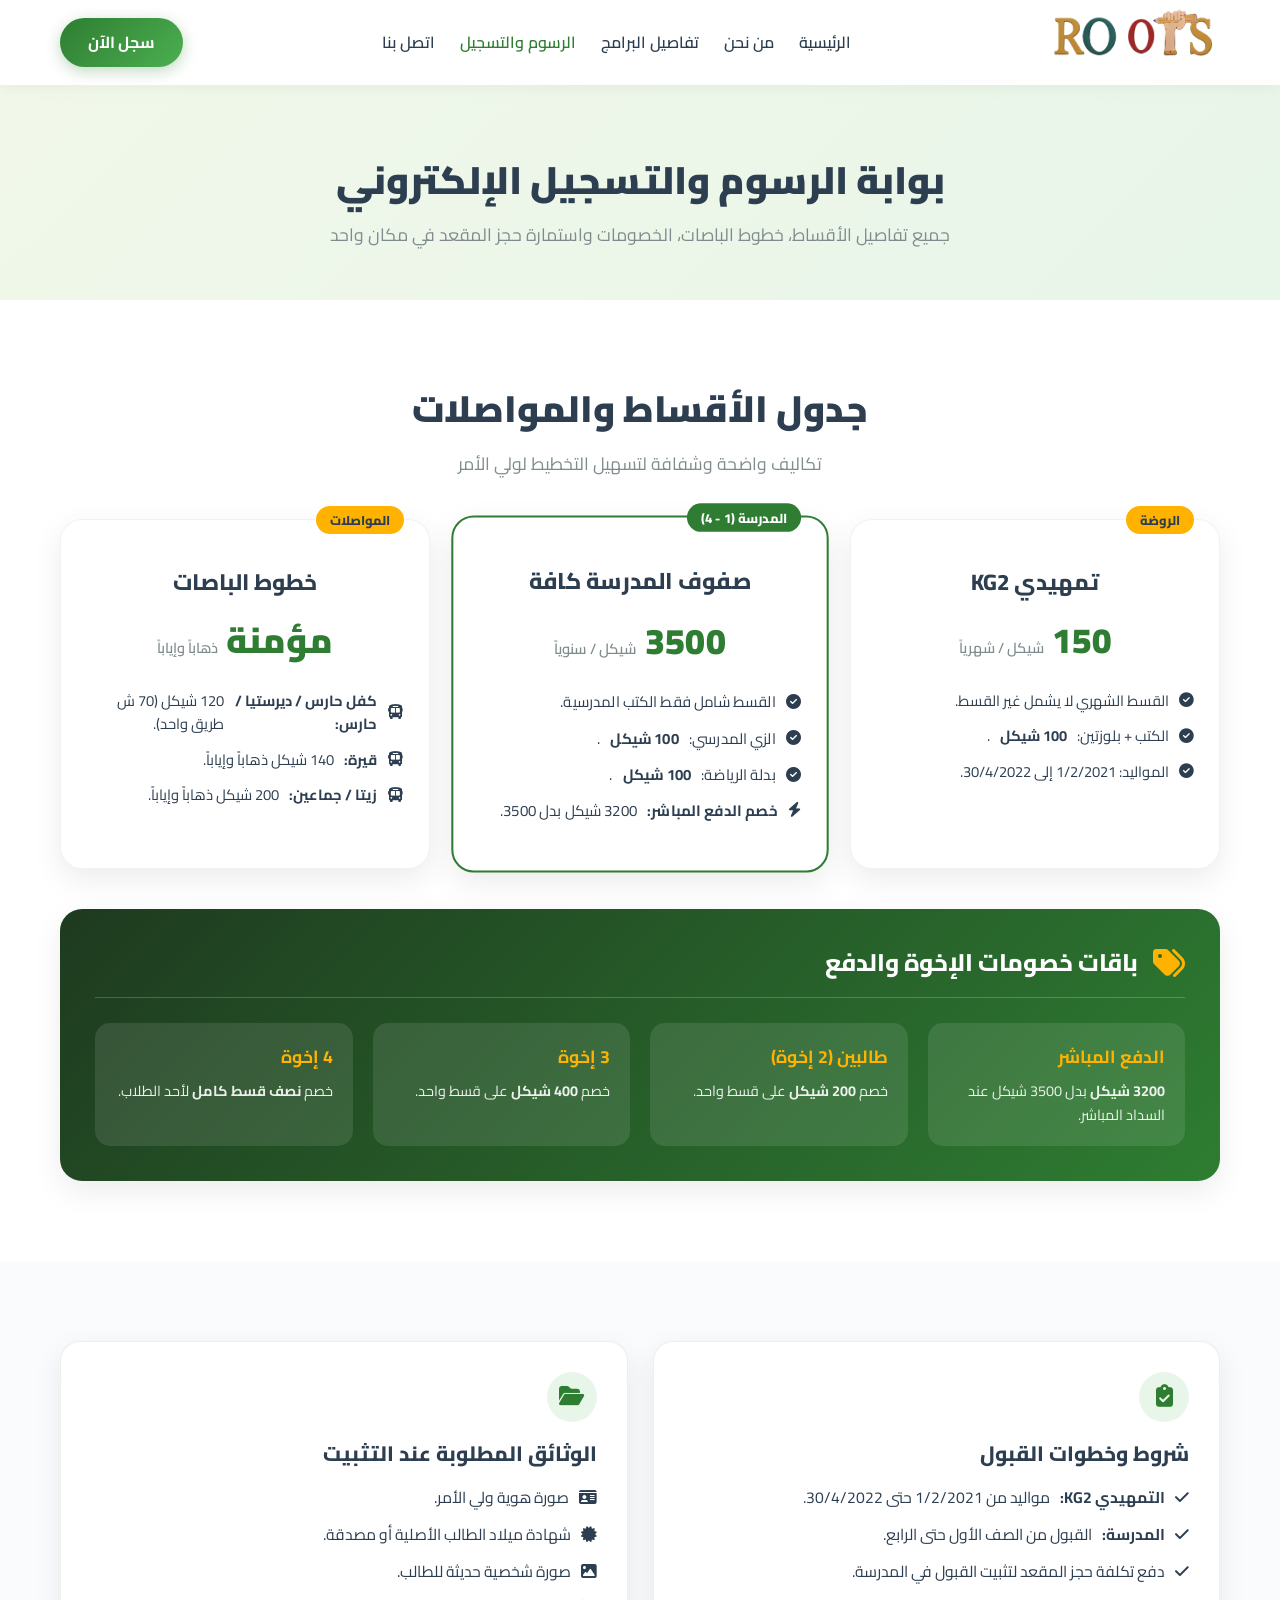
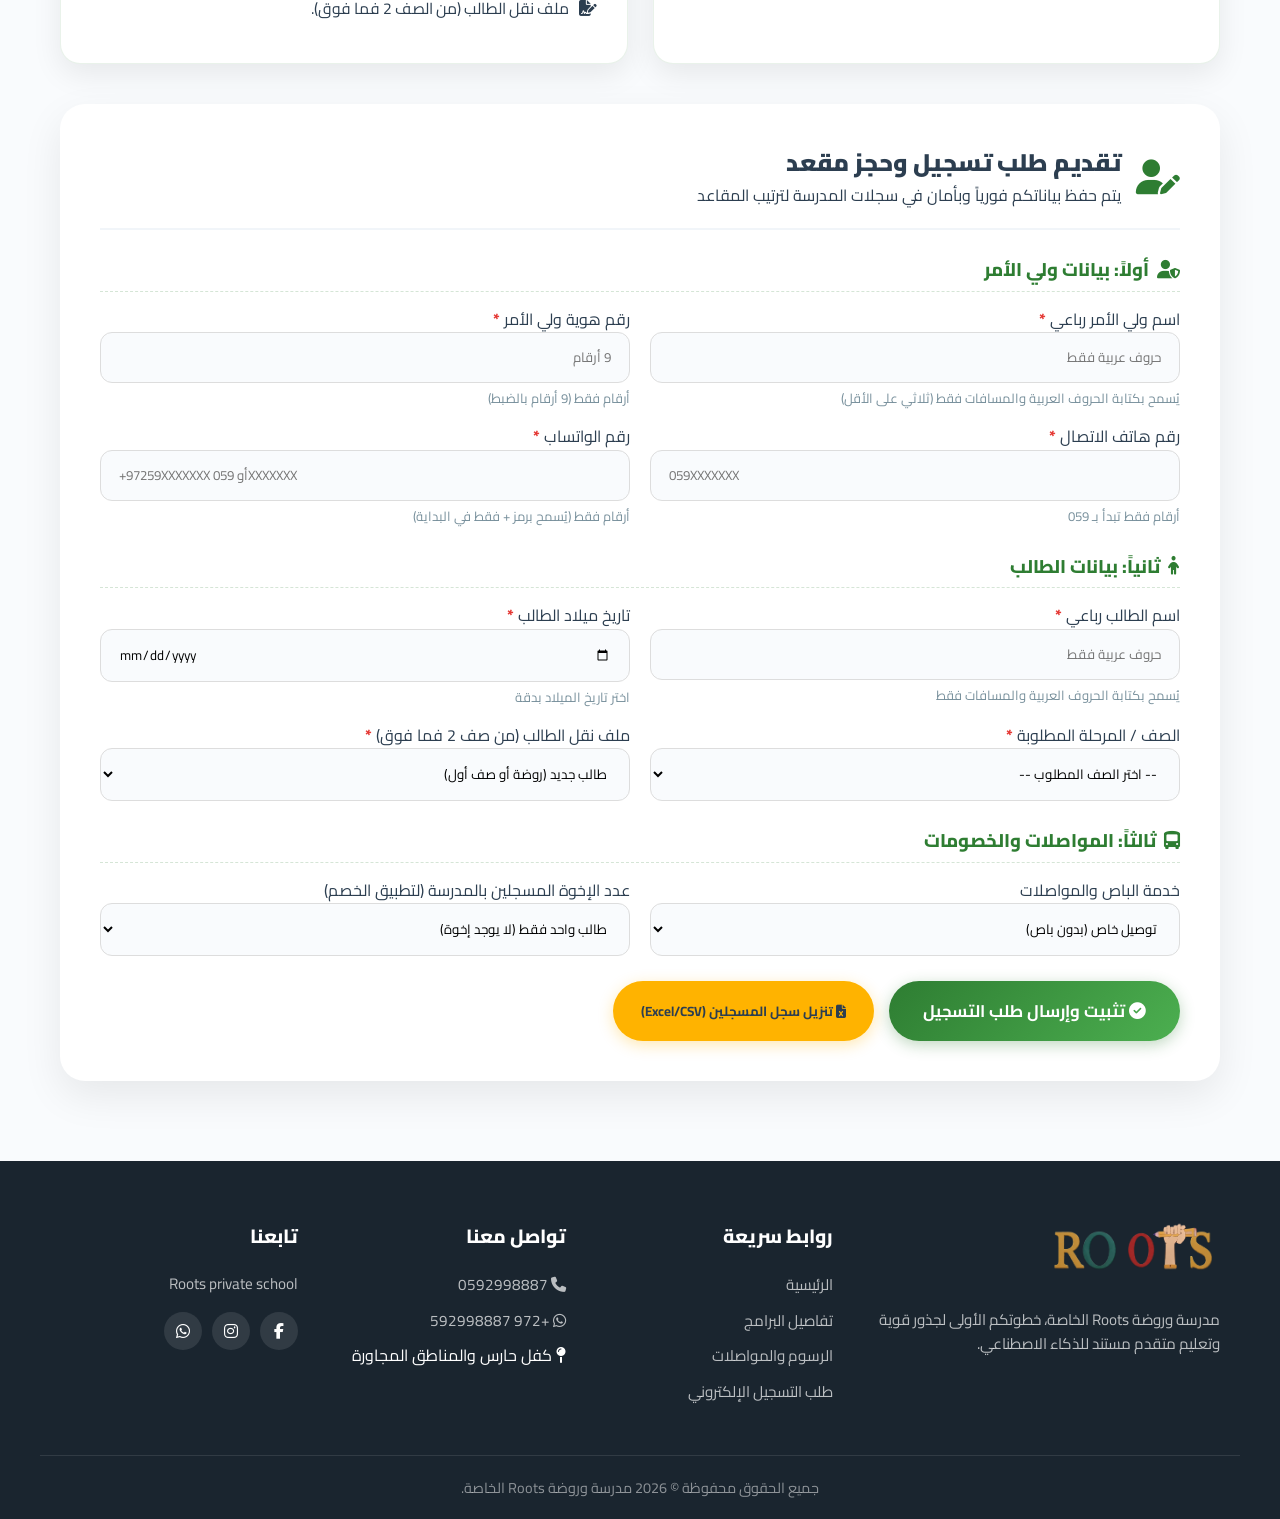
==== admission.html @ 335beb4b "Add files via upload" ====
<!DOCTYPE html>
<html lang="ar" dir="rtl">

<head>
    <meta charset="UTF-8">
    <meta name="viewport" content="width=device-width, initial-scale=1.0">
    <title>الرسوم والتسجيل والقبول - مدرسة وروضة Roots</title>
    <!-- Font Awesome -->
    <link rel="stylesheet" href="https://cdnjs.cloudflare.com/ajax/libs/font-awesome/6.4.0/css/all.min.css">
    <!-- Google Fonts -->
    <link href="https://fonts.googleapis.com/css2?family=Cairo:wght@400;600;700;800;900&display=swap" rel="stylesheet">
    <link rel="icon" type="image/png" href="Tap img.png">
    <link rel="stylesheet" href="common.css">
    <link rel="stylesheet" href="admission.css">
</head>

<body>

    <!-- شريط التنقل العلوي -->
    <header class="navbar" id="navbar">
        <div class="container nav-container">
            <a href="index.html" class="logo-link">
                <div class="logo-wrapper">
                    <img src="roots logo.png" alt="Roots Logo" class="logo-img">
                </div>
            </a>
            <nav class="nav-menu" id="navMenu">
                <a href="index.html" class="nav-link">الرئيسية</a>
                <a href="index.html#about" class="nav-link">من نحن</a>
                <a href="program-details.html" class="nav-link">تفاصيل البرامج</a>
                <a href="admission.html" class="nav-link active">الرسوم والتسجيل</a>
                <a href="index.html#contact" class="nav-link">اتصل بنا</a>
            </nav>
            <div class="nav-actions">
                <a href="#registrationForm" class="btn-primary contact-btn">سجل الآن</a>
                <button class="mobile-toggle" id="mobileToggle" aria-label="القائمة">
                    <i class="fa-solid fa-bars"></i>
                </button>
            </div>
        </div>
    </header>

    <section class="page-header">
        <div class="container text-center">
            <h1>بوابة الرسوم والتسجيل الإلكتروني</h1>
            <p>جميع تفاصيل الأقساط، خطوط الباصات، الخصومات واستمارة حجز المقعد في مكان واحد</p>
        </div>
    </section>

    <!-- الرسوم والمواصلات -->
    <section class="fees-section section-padding" id="fees">
        <div class="container">
            <div class="section-header text-center">
                <h2>جدول الأقساط والمواصلات</h2>
                <p>تكاليف واضحة وشفافة لتسهيل التخطيط لولي الأمر</p>
            </div>

            <div class="fees-grid">
                <div class="fee-card">
                    <div class="fee-badge">الروضة</div>
                    <h3>تمهيدي KG2</h3>
                    <div class="fee-price">150 <span>شيكل / شهرياً</span></div>
                    <ul class="fee-list">
                        <li><i class="fa-solid fa-circle-check text-green"></i> القسط الشهري لا يشمل غير القسط.</li>
                        <li><i class="fa-solid fa-circle-check text-green"></i> الكتب + بلوزتين: <strong>100
                                شيكل</strong>.</li>
                        <li><i class="fa-solid fa-circle-check text-green"></i> المواليد: 1/2/2021 إلى 30/4/2022.</li>
                    </ul>
                </div>

                <div class="fee-card featured-card">
                    <div class="fee-badge popular">المدرسة (1 - 4)</div>
                    <h3>صفوف المدرسة كافة</h3>
                    <div class="fee-price">3500 <span>شيكل / سنوياً</span></div>
                    <ul class="fee-list">
                        <li><i class="fa-solid fa-circle-check text-green"></i> القسط شامل فقط الكتب المدرسية.</li>
                        <li><i class="fa-solid fa-circle-check text-green"></i> الزي المدرسي: <strong>100 شيكل</strong>.
                        </li>
                        <li><i class="fa-solid fa-circle-check text-green"></i> بدلة الرياضة: <strong>100 شيكل</strong>.
                        </li>
                        <li><i class="fa-solid fa-bolt text-yellow"></i> <strong>خصم الدفع المباشر:</strong> 3200 شيكل
                            بدل 3500.</li>
                    </ul>
                </div>

                <div class="fee-card">
                    <div class="fee-badge">المواصلات</div>
                    <h3>خطوط الباصات</h3>
                    <div class="fee-price">مؤمنة <span>ذهاباً وإياباً</span></div>
                    <ul class="fee-list">
                        <li><i class="fa-solid fa-bus text-green"></i> <strong>كفل حارس / ديرستيا / حارس:</strong> 120
                            شيكل (70 ش طريق واحد).</li>
                        <li><i class="fa-solid fa-bus text-green"></i> <strong>قيرة:</strong> 140 شيكل ذهاباً وإياباً.
                        </li>
                        <li><i class="fa-solid fa-bus text-green"></i> <strong>زيتا / جماعين:</strong> 200 شيكل ذهاباً
                            وإياباً.</li>
                    </ul>
                </div>
            </div>

            <!-- باقات الخصومات -->
            <div class="discount-box">
                <div class="discount-header">
                    <i class="fa-solid fa-tags"></i>
                    <h3>باقات خصومات الإخوة والدفع</h3>
                </div>
                <div class="discount-items-grid">
                    <div class="disc-item">
                        <h4>الدفع المباشر</h4>
                        <p><strong>3200 شيكل</strong> بدل 3500 شيكل عند السداد المباشر.</p>
                    </div>
                    <div class="disc-item">
                        <h4>طالبين (2 إخوة)</h4>
                        <p>خصم <strong>200 شيكل</strong> على قسط واحد.</p>
                    </div>
                    <div class="disc-item">
                        <h4>3 إخوة</h4>
                        <p>خصم <strong>400 شيكل</strong> على قسط واحد.</p>
                    </div>
                    <div class="disc-item">
                        <h4>4 إخوة</h4>
                        <p>خصم <strong>نصف قسط كامل</strong> لأحد الطلاب.</p>
                    </div>
                </div>
            </div>
        </div>
    </section>

    <!-- شروط واستمارة التسجيل -->
    <section class="admission section-padding bg-light" id="admission">
        <div class="container">
            <div class="admission-info-grid">
                <div class="admission-card">
                    <div class="card-icon"><i class="fa-solid fa-clipboard-check"></i></div>
                    <h3>شروط وخطوات القبول</h3>
                    <ul>
                        <li><i class="fa-solid fa-check text-green"></i> <strong>التمهيدي KG2:</strong> مواليد من
                            1/2/2021 حتى 30/4/2022.</li>
                        <li><i class="fa-solid fa-check text-green"></i> <strong>المدرسة:</strong> القبول من الصف الأول
                            حتى الرابع.</li>
                        <li><i class="fa-solid fa-check text-green"></i> دفع تكلفة حجز المقعد لتثبيت القبول في المدرسة.
                        </li>
                    </ul>
                </div>

                <div class="admission-card">
                    <div class="card-icon"><i class="fa-solid fa-folder-open"></i></div>
                    <h3>الوثائق المطلوبة عند التثبيت</h3>
                    <ul>
                        <li><i class="fa-solid fa-id-card text-green"></i> صورة هوية ولي الأمر.</li>
                        <li><i class="fa-solid fa-certificate text-green"></i> شهادة ميلاد الطالب الأصلية أو مصدقة.</li>
                        <li><i class="fa-solid fa-image text-green"></i> صورة شخصية حديثة للطالب.</li>
                        <li><i class="fa-solid fa-file-signature text-green"></i> ملف نقل الطالب (من الصف 2 فما فوق).
                        </li>
                    </ul>
                </div>
            </div>

            <!-- استمارة التسجيل الإلكتروني -->
            <div class="registration-form-wrap">
                <div class="form-title-head">
                    <i class="fa-solid fa-user-pen"></i>
                    <div>
                        <h3>تقديم طلب تسجيل وحجز مقعد</h3>
                        <p>يتم حفظ بياناتكم فورياً وبأمان في سجلات المدرسة لترتيب المقاعد</p>
                    </div>
                </div>

                <form id="registrationForm" class="styled-registration-form" novalidate>
                    <!-- بيانات ولي الأمر -->
                    <div class="form-section-title">
                        <i class="fa-solid fa-user-shield"></i> أولاً: بيانات ولي الأمر
                    </div>
                    <div class="form-row">
                        <div class="form-group col-md-6">
                            <label for="parentName">اسم ولي الأمر رباعي <span class="req">*</span></label>
                            <input type="text" id="parentName" required placeholder="حروف عربية فقط"
                                autocomplete="name">
                            <small class="field-hint">يُسمح بكتابة الحروف العربية والمسافات فقط (ثلاثي على
                                الأقل)</small>
                        </div>
                        <div class="form-group col-md-6">
                            <label for="parentId">رقم هوية ولي الأمر <span class="req">*</span></label>
                            <input type="text" id="parentId" required placeholder="9 أرقام" maxlength="9"
                                inputmode="numeric">
                            <small class="field-hint">أرقام فقط (9 أرقام بالضبط)</small>
                        </div>
                    </div>
                    <div class="form-row">
                        <div class="form-group col-md-6">
                            <label for="parentPhone">رقم هاتف الاتصال <span class="req">*</span></label>
                            <input type="tel" id="parentPhone" required placeholder="059XXXXXXX" maxlength="10"
                                inputmode="tel">
                            <small class="field-hint">أرقام فقط تبدأ بـ 059</small>
                        </div>
                        <div class="form-group col-md-6">
                            <label for="parentWhatsapp">رقم الواتساب <span class="req">*</span></label>
                            <input type="tel" id="parentWhatsapp" required placeholder="+97259XXXXXXX أو 059XXXXXXX"
                                maxlength="15" inputmode="tel">
                            <small class="field-hint">أرقام فقط (يُسمح برمز + فقط في البداية)</small>
                        </div>
                    </div>

                    <!-- بيانات الطالب -->
                    <div class="form-section-title mt-20">
                        <i class="fa-solid fa-child"></i> ثانياً: بيانات الطالب
                    </div>
                    <div class="form-row">
                        <div class="form-group col-md-6">
                            <label for="studentName">اسم الطالب رباعي <span class="req">*</span></label>
                            <input type="text" id="studentName" required placeholder="حروف عربية فقط">
                            <small class="field-hint">يُسمح بكتابة الحروف العربية والمسافات فقط</small>
                        </div>
                        <div class="form-group col-md-6">
                            <label for="studentDob">تاريخ ميلاد الطالب <span class="req">*</span></label>
                            <input type="date" id="studentDob" required>
                            <small class="field-hint" id="dobHint">اختر تاريخ الميلاد بدقة</small>
                        </div>
                    </div>
                    <div class="form-row">
                        <div class="form-group col-md-6">
                            <label for="gradeApply">الصف / المرحلة المطلوبة <span class="req">*</span></label>
                            <select id="gradeApply" required>
                                <option value="" disabled selected>-- اختر الصف المطلوب --</option>
                                <option value="تمهيدي KG2">الروضة: تمهيدي KG2 (مواليد 1/2/2021 إلى 30/4/2022)</option>
                                <option value="الصف الأول">المدرسة: الصف الأول الأساسي</option>
                                <option value="الصف الثاني">المدرسة: الصف الثاني الأساسي</option>
                                <option value="الصف الثالث">المدرسة: الصف الثالث الأساسي</option>
                                <option value="الصف الرابع">المدرسة: الصف الرابع الأساسي</option>
                            </select>
                        </div>
                        <div class="form-group col-md-6">
                            <label for="hasTransferFile">ملف نقل الطالب (من صف 2 فما فوق) <span
                                    class="req">*</span></label>
                            <select id="hasTransferFile" required>
                                <option value="طالب جديد (روضة / صف أول)">طالب جديد (روضة أو صف أول)</option>
                                <option value="متوفر وجاهز للإحضار">نعم - ملف النقل متوفر وجاهز للإحضار</option>
                                <option value="قيد الاستخراج من المدرسة السابقة">نعم - ملف النقل قيد الاستخراج حالياً
                                </option>
                            </select>
                        </div>
                    </div>

                    <!-- المواصلات والخصومات -->
                    <div class="form-section-title mt-20">
                        <i class="fa-solid fa-bus-simple"></i> ثالثاً: المواصلات والخصومات
                    </div>
                    <div class="form-row">
                        <div class="form-group col-md-6">
                            <label for="transportLocation">خدمة الباص والمواصلات</label>
                            <select id="transportLocation">
                                <option value="توصيل خاص (بدون باص)">توصيل خاص (بدون باص)</option>
                                <option value="كفل حارس / ديرستيا / حارس (120 شيكل ذهاب وإياب)">كفل حارس / ديرستيا /
                                    حارس (120 شيكل ذهاباً وإياباً)</option>
                                <option value="كفل حارس / ديرستيا / حارس (70 شيكل طريق واحد)">كفل حارس / ديرستيا / حارس
                                    (70 شيكل طريق واحد فقط)</option>
                                <option value="قيرة (140 شيكل ذهاب وإياب)">قيرة (140 شيكل ذهاباً وإياباً)</option>
                                <option value="زيتا / جماعين (200 شيكل ذهاب وإياب)">زيتا / جماعين (200 شيكل ذهاباً
                                    وإياباً)</option>
                            </select>
                        </div>
                        <div class="form-group col-md-6">
                            <label for="siblingsCount">عدد الإخوة المسجلين بالمدرسة (لتطبيق الخصم)</label>
                            <select id="siblingsCount">
                                <option value="طالب واحد فقط">طالب واحد فقط (لا يوجد إخوة)</option>
                                <option value="2 إخوة (خصم 200 ش على قسط واحد)">2 إخوة (خصم 200 ش على قسط واحد)</option>
                                <option value="3 إخوة (خصم 400 ش على قسط واحد)">3 إخوة (خصم 400 ش على قسط واحد)</option>
                                <option value="4 إخوة (خصم نصف قسط واحد)">4 إخوة (خصم نصف قسط كامل)</option>
                            </select>
                        </div>
                    </div>

                    <div class="form-actions-flex">
                        <button type="submit" class="btn-primary btn-large" id="submitRegBtn">
                            <i class="fa-solid fa-check-circle"></i> تثبيت وإرسال طلب التسجيل
                        </button>
                        <button type="button" id="exportDataBtn" class="btn-secondary">
                            <i class="fa-solid fa-file-excel"></i> تنزيل سجل المسجلين (Excel/CSV)
                        </button>
                    </div>
                </form>
            </div>
        </div>
    </section>

    <!-- الفوتر -->
    <footer class="footer">
        <div class="container footer-container">
            <div class="footer-col">
                <div class="logo-wrapper footer-logo">
                    <img src="roots logo.png" alt="Roots Logo" class="logo-img">
                </div>
                <p>مدرسة وروضة Roots الخاصة، خطوتكم الأولى لجذور قوية وتعليم متقدم مستند للذكاء الاصطناعي.</p>
            </div>
            <div class="footer-col">
                <h3>روابط سريعة</h3>
                <ul>
                    <li><a href="index.html">الرئيسية</a></li>
                    <li><a href="program-details.html">تفاصيل البرامج</a></li>
                    <li><a href="admission.html">الرسوم والمواصلات</a></li>
                    <li><a href="#registrationForm">طلب التسجيل الإلكتروني</a></li>
                </ul>
            </div>
            <div class="footer-col">
                <h3>تواصل معنا</h3>
                <ul>
                    <li><a href="tel:0592998887"><i class="fa-solid fa-phone"></i> 0592998887</a></li>
                    <li><a href="https://wa.me/972592998887" target="_blank"><i class="fa-brands fa-whatsapp"></i> +972
                            592998887</a></li>
                    <li><i class="fa-solid fa-map-pin"></i> كفل حارس والمناطق المجاورة</li>
                </ul>
            </div>
            <div class="footer-col">
                <h3>تابعنا</h3>
                <p>Roots private school</p>
                <div class="social-links footer-social">
                    <a href="https://www.facebook.com/search/top?q=Roots%20private%20school" target="_blank"
                        aria-label="Facebook"><i class="fa-brands fa-facebook-f"></i></a>
                    <a href="https://www.instagram.com/explore/tags/rootsprivateschool/" target="_blank"
                        aria-label="Instagram"><i class="fa-brands fa-instagram"></i></a>
                    <a href="https://wa.me/972592998887" target="_blank" aria-label="WhatsApp"><i
                            class="fa-brands fa-whatsapp"></i></a>
                </div>
            </div>
        </div>
        <div class="footer-bottom">
            <p>جميع الحقوق محفوظة © 2026 مدرسة وروضة Roots الخاصة.</p>
        </div>
    </footer>

    <!-- نافذة تأكيد الإرسال المنبثقة -->
    <div class="modal-overlay" id="confirmModal">
        <div class="modal-card">
            <div class="modal-icon-wrap">
                <i class="fa-solid fa-circle-check"></i>
            </div>
            <h3 id="modalTitle">تم حفظ طلب التسجيل بنجاح!</h3>
            <p id="modalDesc">تمت إضافة بيانات الطالب بنجاح إلى سجلات المدرسة المعتمدة.</p>
            <div class="modal-actions">
                <button type="button" class="btn-primary" id="modalWaBtn">
                    <i class="fa-brands fa-whatsapp"></i> إرسال تأكيد للإدارة عبر الواتساب
                </button>
                <button type="button" class="btn-secondary" id="modalCloseBtn">
                    إغلاق
                </button>
            </div>
        </div>
    </div>

    <!-- إشعار Toast -->
    <div class="success-toast" id="successToast">
        <i class="fa-solid fa-circle-check" id="toastIcon"></i>
        <span id="toastMsg">تم تسجيل البيانات بنجاح!</span>
    </div>

    <script src="script.js"></script>
</body>

</html>
---- common.css ----
:root {
    --primary: #2e7d32;
    --primary-light: #4caf50;
    --secondary: #ffb300;
    --accent: #e53935;
    --text-dark: #2c3e50;
    --text-light: #7f8c8d;
    --bg-light: #f9fbfd;
    --white: #ffffff;
    --shadow: 0 10px 30px rgba(0, 0, 0, 0.08);
    --transition: all 0.3s ease;
}

* {
    margin: 0;
    padding: 0;
    box-sizing: border-box;
    font-family: 'Cairo', sans-serif;
    scroll-behavior: smooth;
}

body {
    color: var(--text-dark);
    background-color: var(--white);
    line-height: 1.6;
    overflow-x: hidden;
}

.container {
    max-width: 1200px;
    margin: 0 auto;
    padding: 0 20px;
}

.section-padding {
    padding: 80px 0;
}

.bg-light {
    background-color: var(--bg-light);
}

.text-center {
    text-align: center;
}

.section-header h2 {
    font-size: 2.3rem;
    font-weight: 900;
    color: var(--text-dark);
    margin-bottom: 12px;
}

.section-header p {
    font-size: 1.1rem;
    color: var(--text-light);
    max-width: 600px;
    margin: 0 auto 40px;
}

/* الأزرار العامة */
.btn-primary {
    background: linear-gradient(135deg, var(--primary), var(--primary-light));
    color: var(--white);
    padding: 12px 28px;
    border-radius: 50px;
    font-weight: 700;
    text-decoration: none;
    box-shadow: 0 4px 15px rgba(46, 125, 50, 0.3);
    transition: var(--transition);
    border: none;
    cursor: pointer;
    display: inline-block;
}

.btn-primary:hover {
    transform: translateY(-3px);
    box-shadow: 0 6px 20px rgba(46, 125, 50, 0.4);
}

.btn-secondary {
    background-color: var(--secondary);
    color: var(--text-dark);
    padding: 12px 28px;
    border-radius: 50px;
    font-weight: 700;
    text-decoration: none;
    transition: var(--transition);
    display: inline-block;
    box-shadow: 0 4px 15px rgba(255, 179, 0, 0.3);
    border: none;
    cursor: pointer;
}

.btn-secondary:hover {
    transform: translateY(-3px);
    background-color: #ffa000;
}

.btn-large {
    padding: 14px 34px;
    font-size: 1.05rem;
}

.btn-block {
    width: 100%;
    text-align: center;
}

/* الشعار والنافبار */
.logo-wrapper {
    display: flex;
    align-items: center;
    max-width: 170px;
}

.logo-img {
    width: 100%;
    height: auto;
    object-fit: contain;
    transform: scaleX(-1);
    transform-origin: center;
}

.navbar {
    position: fixed;
    top: 0;
    left: 0;
    width: 100%;
    background-color: var(--white);
    box-shadow: 0 2px 15px rgba(0, 0, 0, 0.05);
    z-index: 1000;
    transition: var(--transition);
}

.nav-container {
    display: flex;
    justify-content: space-between;
    align-items: center;
    height: 85px;
}

.nav-menu {
    display: flex;
    gap: 25px;
    align-items: center;
}

.nav-link {
    text-decoration: none;
    color: var(--text-dark);
    font-weight: 600;
    transition: var(--transition);
}

.nav-link:hover,
.nav-link.active {
    color: var(--primary);
}

.nav-actions {
    display: flex;
    align-items: center;
    gap: 15px;
}

.mobile-toggle {
    display: none;
    background: none;
    border: none;
    font-size: 1.5rem;
    color: var(--text-dark);
    cursor: pointer;
}

/* ترويسة الصفحات الفرعية */
.page-header {
    padding-top: 150px;
    padding-bottom: 50px;
    background: linear-gradient(135deg, #f1f8e9 0%, #e8f5e9 100%);
}

.page-header h1 {
    font-size: 2.4rem;
    font-weight: 900;
    margin-bottom: 10px;
}

.page-header p {
    color: var(--text-light);
    font-size: 1.1rem;
}

/* الفوتر */
.footer {
    background: #1a252f;
    color: var(--white);
    padding-top: 60px;
}

.footer-container {
    display: grid;
    grid-template-columns: 1.5fr 1fr 1fr 1fr;
    gap: 30px;
    padding-bottom: 40px;
    border-bottom: 1px solid rgba(255, 255, 255, 0.1);
}

.footer-col p {
    color: rgba(255, 255, 255, 0.7);
    font-size: 0.95rem;
    margin-top: 15px;
}

.footer-col h3 {
    font-size: 1.2rem;
    font-weight: 800;
    margin-bottom: 20px;
}

.footer-col ul {
    list-style: none;
}

.footer-col ul li {
    margin-bottom: 10px;
}

.footer-col ul li a {
    color: rgba(255, 255, 255, 0.7);
    text-decoration: none;
    transition: var(--transition);
    font-size: 0.95rem;
}

.footer-col ul li a:hover {
    color: var(--secondary);
    padding-right: 5px;
}

.social-links {
    display: flex;
    gap: 10px;
    margin-top: 15px;
}

.social-links a {
    width: 38px;
    height: 38px;
    background: rgba(255, 255, 255, 0.1);
    color: #fff;
    border-radius: 50%;
    display: flex;
    align-items: center;
    justify-content: center;
    text-decoration: none;
    transition: var(--transition);
}

.social-links a:hover {
    background: var(--secondary);
    color: var(--text-dark);
}

.footer-bottom {
    text-align: center;
    padding: 20px 0;
    color: rgba(255, 255, 255, 0.5);
    font-size: 0.9rem;
}

/* زر واتساب العائم */
.whatsapp-float {
    position: fixed;
    bottom: 30px;
    left: 30px;
    background: #25d366;
    color: var(--white);
    width: 60px;
    height: 60px;
    border-radius: 50%;
    display: flex;
    align-items: center;
    justify-content: center;
    font-size: 2rem;
    box-shadow: 0 4px 20px rgba(37, 211, 102, 0.4);
    z-index: 999;
    transition: var(--transition);
    text-decoration: none;
}

.whatsapp-float:hover {
    transform: scale(1.1);
}

/* نافذة المساعد الصوتي محمد */
#chat-widget-container {
    position: fixed;
    bottom: 25px;
    right: 25px;
    z-index: 9999;
    direction: rtl;
}

#chat-toggle-btn {
    background: linear-gradient(135deg, #1b5e20, #2e7d32, #4caf50);
    color: #ffffff;
    border: none;
    padding: 10px 22px 10px 14px;
    border-radius: 50px;
    font-size: 15px;
    font-weight: 700;
    cursor: pointer;
    box-shadow: 0 10px 25px rgba(46, 125, 50, 0.4);
    display: flex;
    align-items: center;
    gap: 12px;
}

.voice-pulse-circle {
    width: 36px;
    height: 36px;
    background: #ffffff;
    color: var(--primary);
    border-radius: 50%;
    display: flex;
    align-items: center;
    justify-content: center;
}

#chat-box {
    width: 360px;
    height: 540px;
    background: #0f172a;
    color: #f8fafc;
    border-radius: 24px;
    box-shadow: 0 20px 60px rgba(0, 0, 0, 0.45);
    display: flex;
    flex-direction: column;
    overflow: hidden;
    position: absolute;
    bottom: 75px;
    right: 0;
}

.chat-hidden {
    display: none !important;
}

.chat-header {
    background: rgba(15, 23, 42, 0.85);
    padding: 14px 18px;
    display: flex;
    justify-content: space-between;
    align-items: center;
}

.voice-avatar-stage {
    display: flex;
    flex-direction: column;
    align-items: center;
    padding: 20px 15px 10px;
}

.orb-container {
    width: 90px;
    height: 90px;
    position: relative;
    display: flex;
    align-items: center;
    justify-content: center;
}

.orb-core {
    width: 55px;
    height: 55px;
    border-radius: 50%;
    background: radial-gradient(circle at 30% 30%, #4ade80, #15803d);
    display: flex;
    align-items: center;
    justify-content: center;
    color: #fff;
    font-size: 18px;
}

.voice-caption {
    margin-top: 10px;
    font-size: 12px;
    color: #cbd5e1;
}

.chat-messages {
    flex: 1;
    padding: 12px 16px;
    overflow-y: auto;
    display: flex;
    flex-direction: column;
    gap: 10px;
}

.message {
    max-width: 82%;
    padding: 10px 14px;
    border-radius: 14px;
    font-size: 13.5px;
}

.bot-message {
    background: #1e293b;
    color: #e2e8f0;
}

.user-message {
    background: #2e7d32;
    color: #fff;
    align-self: flex-end;
}

.chat-input-area {
    display: flex;
    align-items: center;
    padding: 10px 14px;
    background: #0f172a;
    gap: 8px;
}

.chat-input-area input {
    flex: 1;
    background: #1e293b;
    border: 1px solid rgba(255, 255, 255, 0.12);
    border-radius: 25px;
    padding: 8px 14px;
    color: #fff;
    outline: none;
}

.main-mic-action,
#send-btn {
    width: 38px;
    height: 38px;
    border-radius: 50%;
    border: none;
    cursor: pointer;
    display: flex;
    align-items: center;
    justify-content: center;
}

.main-mic-action {
    background: #1e293b;
    color: #4ade80;
}

#send-btn {
    background: #2e7d32;
    color: #fff;
}

@media (max-width: 768px) {
    .nav-menu {
        position: fixed;
        top: 85px;
        right: -100%;
        width: 100%;
        height: calc(100vh - 85px);
        background: var(--white);
        flex-direction: column;
        justify-content: center;
        gap: 20px;
        transition: var(--transition);
    }

    .nav-menu.active {
        right: 0;
    }

    .mobile-toggle {
        display: block;
    }

    .contact-btn {
        display: none;
    }

    .footer-container {
        grid-template-columns: 1fr;
    }
}

/* أفاتار الولد في الشات بوت */
.boy-avatar-mini {
    width: 38px;
    height: 38px;
    border-radius: 50%;
    overflow: hidden;
    background: #ffffff;
    display: flex;
    align-items: center;
    justify-content: center;
}

.boy-svg {
    width: 100%;
    height: 100%;
}

.boy-avatar-stage {
    display: flex;
    flex-direction: column;
    align-items: center;
    padding: 20px 15px 12px;
    background: radial-gradient(circle at center, rgba(46, 125, 50, 0.2) 0%, transparent 70%);
}

.boy-character-circle {
    width: 85px;
    height: 85px;
    border-radius: 50%;
    border: 3px solid #4ade80;
    box-shadow: 0 0 20px rgba(74, 222, 128, 0.4);
    background: #ffffff;
    display: flex;
    align-items: center;
    justify-content: center;
    transition: transform 0.3s ease, box-shadow 0.3s ease;
}

.boy-svg-large {
    width: 100%;
    height: 100%;
}

.speaking-avatar {
    transform: scale(1.1);
    box-shadow: 0 0 30px rgba(56, 189, 248, 0.8);
    border-color: #38bdf8;
    animation: avatarSpeak 0.6s infinite alternate ease-in-out;
}

.listening-avatar {
    transform: scale(1.12);
    box-shadow: 0 0 30px rgba(249, 115, 22, 0.8);
    border-color: #ea580c;
}

@keyframes avatarSpeak {
    0% {
        transform: translateY(0) scale(1.05);
    }

    100% {
        transform: translateY(-5px) scale(1.12);
    }
}
---- admission.css ----
/* شبكة بطاقات الرسوم */
.fees-grid {
    display: grid;
    grid-template-columns: repeat(3, 1fr);
    gap: 25px;
    margin-bottom: 40px;
}

.fee-card {
    background: var(--white);
    padding: 35px 25px;
    border-radius: 22px;
    box-shadow: var(--shadow);
    position: relative;
    text-align: center;
    border: 1px solid rgba(0, 0, 0, 0.05);
    transition: var(--transition);
}

.fee-card:hover {
    transform: translateY(-6px);
}

.fee-card.featured-card {
    border: 2px solid var(--primary);
    transform: scale(1.02);
}

.fee-badge {
    position: absolute;
    top: -14px;
    right: 25px;
    background: var(--secondary);
    color: var(--text-dark);
    padding: 4px 14px;
    border-radius: 20px;
    font-size: 0.8rem;
    font-weight: 800;
}

.fee-badge.popular {
    background: var(--primary);
    color: var(--white);
}

.fee-card h3 {
    font-size: 1.4rem;
    font-weight: 800;
    margin-top: 10px;
    margin-bottom: 12px;
}

.fee-price {
    font-size: 2.2rem;
    font-weight: 900;
    color: var(--primary);
    margin-bottom: 20px;
}

.fee-price span {
    font-size: 0.9rem;
    color: var(--text-light);
    font-weight: 600;
}

.fee-list {
    list-style: none;
    text-align: right;
}

.fee-list li {
    margin-bottom: 12px;
    font-size: 0.92rem;
    display: flex;
    align-items: center;
    gap: 10px;
}

/* باقة الخصومات */
.discount-box {
    background: linear-gradient(135deg, #1e3a1f, #2e7d32);
    color: var(--white);
    padding: 35px;
    border-radius: 22px;
    box-shadow: var(--shadow);
}

.discount-header {
    display: flex;
    align-items: center;
    gap: 15px;
    margin-bottom: 25px;
    border-bottom: 1px solid rgba(255, 255, 255, 0.2);
    padding-bottom: 15px;
}

.discount-header i {
    font-size: 2rem;
    color: var(--secondary);
}

.discount-header h3 {
    font-size: 1.5rem;
    font-weight: 800;
}

.discount-items-grid {
    display: grid;
    grid-template-columns: repeat(4, 1fr);
    gap: 20px;
}

.disc-item {
    background: rgba(255, 255, 255, 0.1);
    padding: 20px;
    border-radius: 15px;
}

.disc-item h4 {
    font-size: 1.1rem;
    margin-bottom: 8px;
    color: var(--secondary);
}

.disc-item p {
    font-size: 0.9rem;
    color: rgba(255, 255, 255, 0.9);
}

/* بطاقات شروط القبول */
.admission-info-grid {
    display: grid;
    grid-template-columns: 1fr 1fr;
    gap: 25px;
    margin-bottom: 40px;
}

.admission-card {
    background: var(--white);
    padding: 30px;
    border-radius: 20px;
    box-shadow: var(--shadow);
    border: 1px solid rgba(46, 125, 50, 0.1);
}

.admission-card .card-icon {
    width: 50px;
    height: 50px;
    border-radius: 50%;
    background: #e8f5e9;
    color: var(--primary);
    display: flex;
    align-items: center;
    justify-content: center;
    font-size: 1.4rem;
    margin-bottom: 15px;
}

.admission-card h3 {
    font-size: 1.3rem;
    font-weight: 800;
    margin-bottom: 15px;
}

.admission-card ul {
    list-style: none;
}

.admission-card ul li {
    margin-bottom: 12px;
    font-size: 0.98rem;
    display: flex;
    align-items: center;
    gap: 10px;
}

/* استمارة التسجيل الإلكتروني */
.registration-form-wrap {
    background: var(--white);
    padding: 40px;
    border-radius: 25px;
    box-shadow: 0 15px 40px rgba(0, 0, 0, 0.08);
}

.form-title-head {
    display: flex;
    align-items: center;
    gap: 15px;
    border-bottom: 2px solid #f1f5f9;
    padding-bottom: 20px;
    margin-bottom: 25px;
}

.form-title-head i {
    font-size: 2.2rem;
    color: var(--primary);
}

.form-title-head h3 {
    font-size: 1.5rem;
    font-weight: 900;
}

.form-section-title {
    font-size: 1.15rem;
    font-weight: 800;
    color: var(--primary);
    margin-bottom: 15px;
    display: flex;
    align-items: center;
    gap: 8px;
    border-bottom: 1px dashed rgba(46, 125, 50, 0.2);
    padding-bottom: 6px;
}

.mt-20 {
    margin-top: 25px;
}

.form-row {
    display: flex;
    gap: 20px;
    margin-bottom: 15px;
}

.col-md-6 {
    flex: 1;
}

.styled-registration-form input,
.styled-registration-form select {
    width: 100%;
    padding: 12px 18px;
    border: 1px solid #ddd;
    border-radius: 12px;
    font-family: 'Cairo', sans-serif;
    outline: none;
    background: var(--bg-light);
    transition: var(--transition);
}

.styled-registration-form input:focus,
.styled-registration-form select:focus {
    border-color: var(--primary);
    background: #fff;
    box-shadow: 0 0 0 3px rgba(46, 125, 50, 0.15);
}

.req {
    color: #e53935;
    font-weight: 800;
}

.field-hint {
    display: block;
    font-size: 0.82rem;
    color: #78909c;
    margin-top: 5px;
}

.form-actions-flex {
    display: flex;
    gap: 15px;
    margin-top: 25px;
    flex-wrap: wrap;
}

/* نوافذ التأكيد والـ Modal */
.modal-overlay {
    position: fixed;
    top: 0;
    left: 0;
    width: 100vw;
    height: 100vh;
    background: rgba(15, 23, 42, 0.7);
    backdrop-filter: blur(6px);
    display: flex;
    align-items: center;
    justify-content: center;
    z-index: 10000;
    opacity: 0;
    visibility: hidden;
    transition: all 0.3s ease;
}

.modal-overlay.active {
    opacity: 1;
    visibility: visible;
}

.modal-card {
    background: #ffffff;
    width: 90%;
    max-width: 480px;
    border-radius: 25px;
    padding: 40px 30px;
    text-align: center;
}

.modal-icon-wrap {
    width: 75px;
    height: 75px;
    background: #e8f5e9;
    color: var(--primary);
    border-radius: 50%;
    display: flex;
    align-items: center;
    justify-content: center;
    font-size: 2.8rem;
    margin: 0 auto 15px;
}

.modal-card h3 {
    font-size: 1.4rem;
    font-weight: 900;
    margin-bottom: 10px;
}

.modal-card p {
    color: var(--text-light);
    font-size: 0.95rem;
    margin-bottom: 25px;
}

.modal-actions {
    display: flex;
    flex-direction: column;
    gap: 12px;
}

.success-toast {
    position: fixed;
    bottom: 30px;
    right: 30px;
    background: var(--white);
    padding: 15px 25px;
    border-radius: 12px;
    box-shadow: 0 10px 30px rgba(0, 0, 0, 0.15);
    display: flex;
    align-items: center;
    gap: 12px;
    z-index: 2000;
    transform: translateY(100px);
    opacity: 0;
    transition: var(--transition);
    border-right: 5px solid var(--primary);
}

.success-toast.show {
    transform: translateY(0);
    opacity: 1;
}

@media (max-width: 992px) {

    .fees-grid,
    .discount-items-grid,
    .admission-info-grid {
        grid-template-columns: 1fr;
    }

    .fee-card.featured-card {
        transform: none;
    }

    .form-row {
        flex-direction: column;
        gap: 0;
    }
}
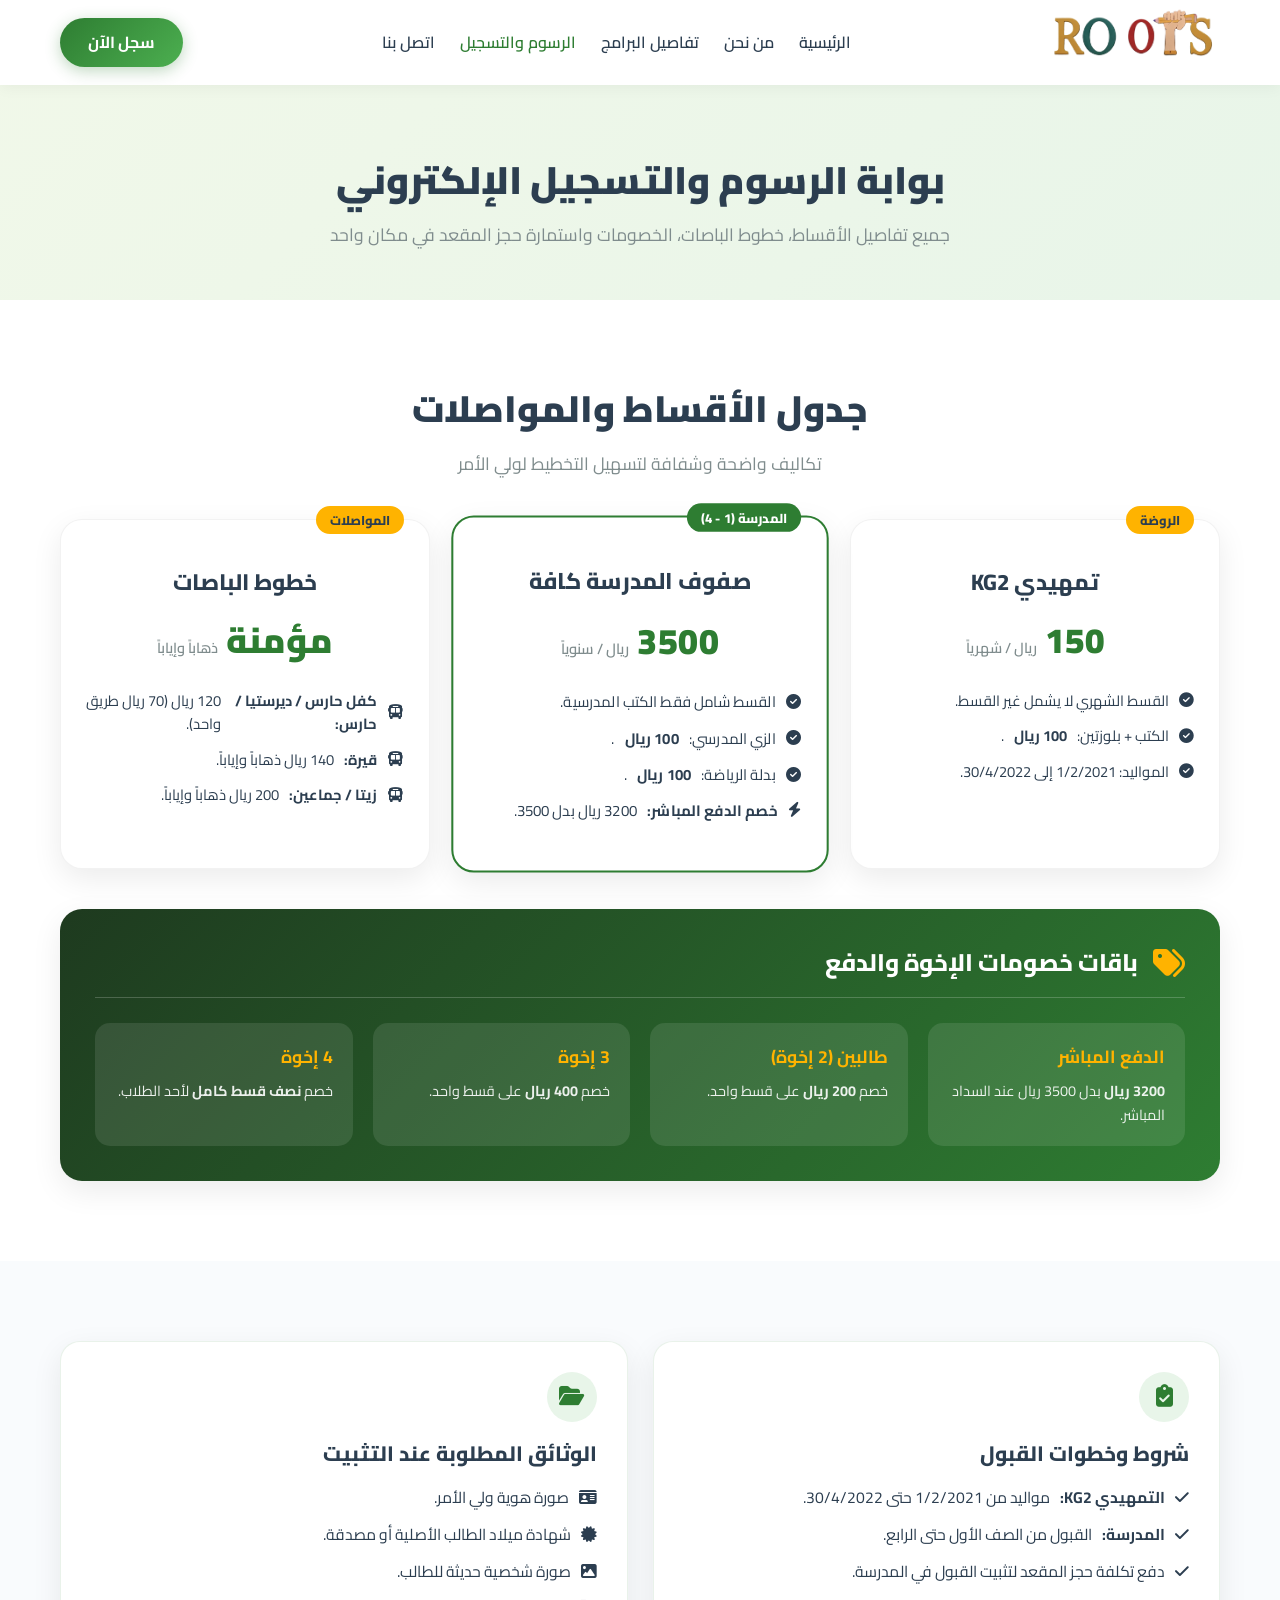
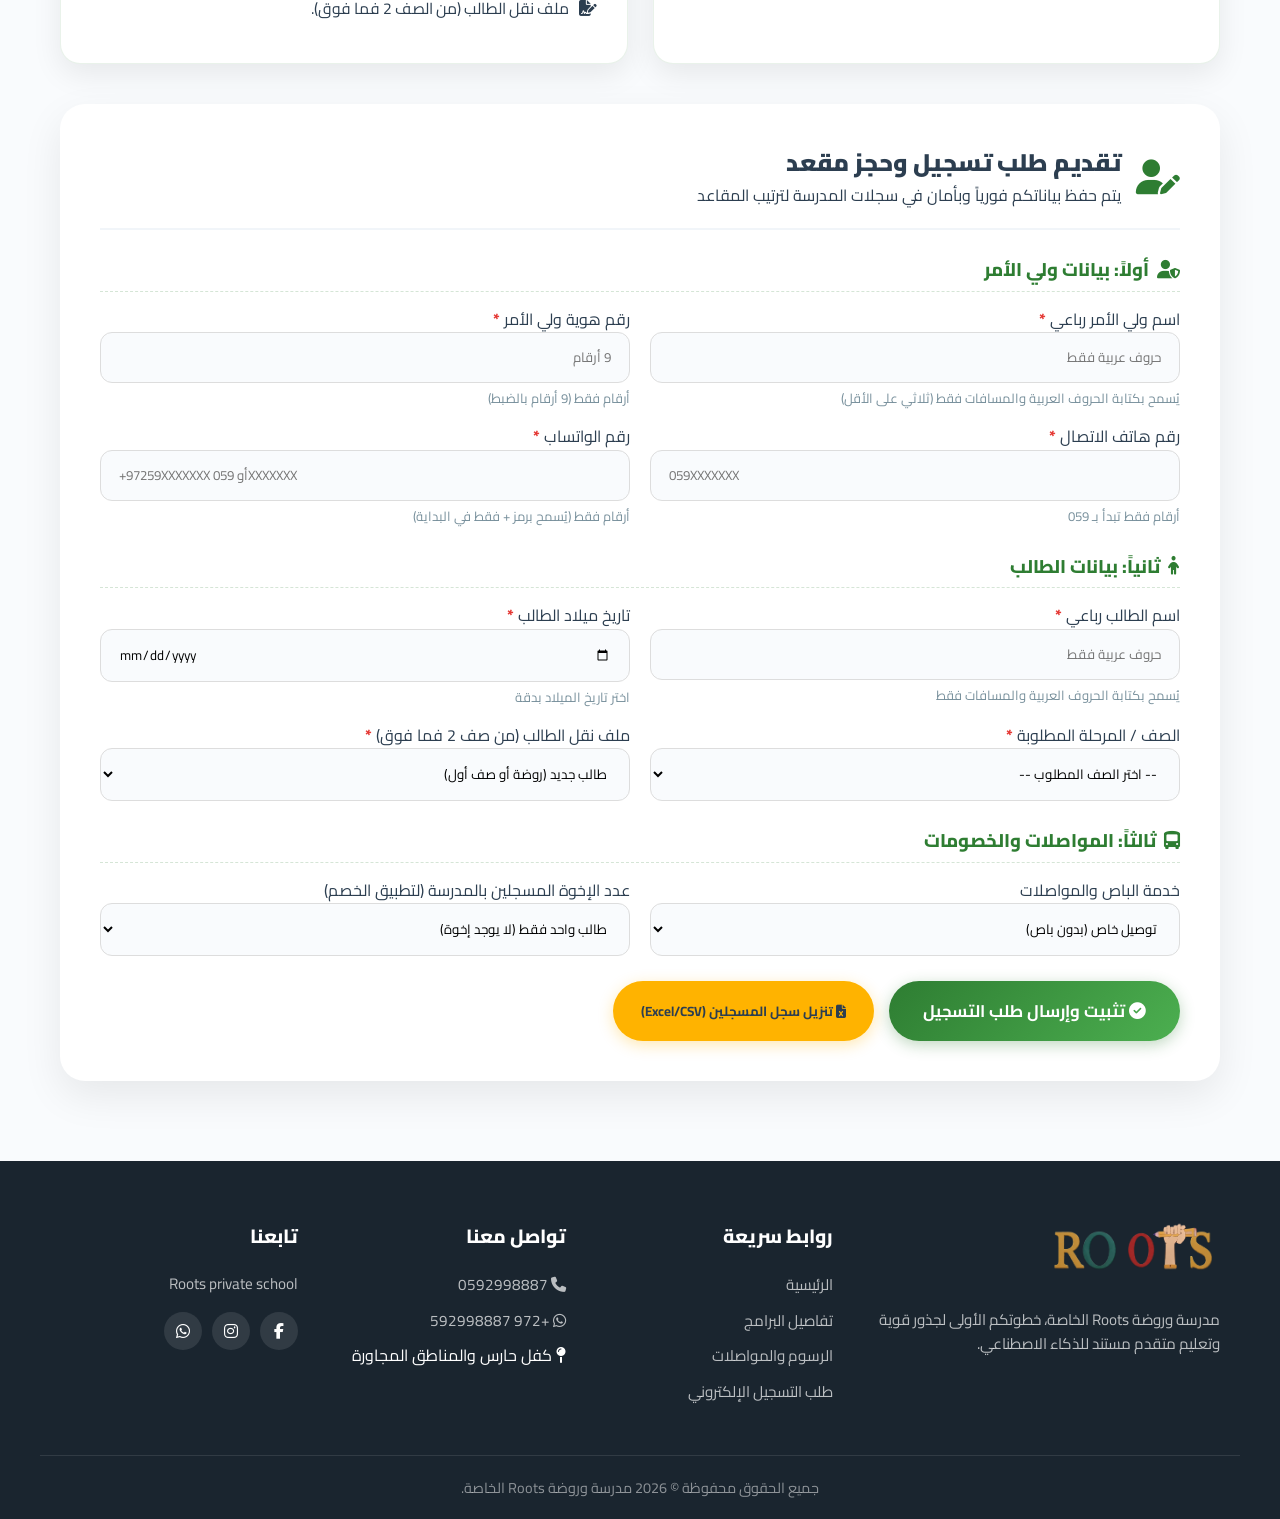
==== commit 020a9044: "Add files via upload" ====
--- a/admission.html
+++ b/admission.html
@@ -59,11 +59,11 @@
                 <div class="fee-card">
                     <div class="fee-badge">الروضة</div>
                     <h3>تمهيدي KG2</h3>
-                    <div class="fee-price">150 <span>شيكل / شهرياً</span></div>
+                    <div class="fee-price">150 <span>ريال / شهرياً</span></div>
                     <ul class="fee-list">
                         <li><i class="fa-solid fa-circle-check text-green"></i> القسط الشهري لا يشمل غير القسط.</li>
                         <li><i class="fa-solid fa-circle-check text-green"></i> الكتب + بلوزتين: <strong>100
-                                شيكل</strong>.</li>
+                                ريال</strong>.</li>
                         <li><i class="fa-solid fa-circle-check text-green"></i> المواليد: 1/2/2021 إلى 30/4/2022.</li>
                     </ul>
                 </div>
@@ -71,14 +71,14 @@
                 <div class="fee-card featured-card">
                     <div class="fee-badge popular">المدرسة (1 - 4)</div>
                     <h3>صفوف المدرسة كافة</h3>
-                    <div class="fee-price">3500 <span>شيكل / سنوياً</span></div>
+                    <div class="fee-price">3500 <span>ريال / سنوياً</span></div>
                     <ul class="fee-list">
                         <li><i class="fa-solid fa-circle-check text-green"></i> القسط شامل فقط الكتب المدرسية.</li>
-                        <li><i class="fa-solid fa-circle-check text-green"></i> الزي المدرسي: <strong>100 شيكل</strong>.
-                        </li>
-                        <li><i class="fa-solid fa-circle-check text-green"></i> بدلة الرياضة: <strong>100 شيكل</strong>.
-                        </li>
-                        <li><i class="fa-solid fa-bolt text-yellow"></i> <strong>خصم الدفع المباشر:</strong> 3200 شيكل
+                        <li><i class="fa-solid fa-circle-check text-green"></i> الزي المدرسي: <strong>100 ريال</strong>.
+                        </li>
+                        <li><i class="fa-solid fa-circle-check text-green"></i> بدلة الرياضة: <strong>100 ريال</strong>.
+                        </li>
+                        <li><i class="fa-solid fa-bolt text-yellow"></i> <strong>خصم الدفع المباشر:</strong> 3200 ريال
                             بدل 3500.</li>
                     </ul>
                 </div>
@@ -89,10 +89,10 @@
                     <div class="fee-price">مؤمنة <span>ذهاباً وإياباً</span></div>
                     <ul class="fee-list">
                         <li><i class="fa-solid fa-bus text-green"></i> <strong>كفل حارس / ديرستيا / حارس:</strong> 120
-                            شيكل (70 ش طريق واحد).</li>
-                        <li><i class="fa-solid fa-bus text-green"></i> <strong>قيرة:</strong> 140 شيكل ذهاباً وإياباً.
-                        </li>
-                        <li><i class="fa-solid fa-bus text-green"></i> <strong>زيتا / جماعين:</strong> 200 شيكل ذهاباً
+                            ريال (70 ريال طريق واحد).</li>
+                        <li><i class="fa-solid fa-bus text-green"></i> <strong>قيرة:</strong> 140 ريال ذهاباً وإياباً.
+                        </li>
+                        <li><i class="fa-solid fa-bus text-green"></i> <strong>زيتا / جماعين:</strong> 200 ريال ذهاباً
                             وإياباً.</li>
                     </ul>
                 </div>
@@ -107,15 +107,15 @@
                 <div class="discount-items-grid">
                     <div class="disc-item">
                         <h4>الدفع المباشر</h4>
-                        <p><strong>3200 شيكل</strong> بدل 3500 شيكل عند السداد المباشر.</p>
+                        <p><strong>3200 ريال</strong> بدل 3500 ريال عند السداد المباشر.</p>
                     </div>
                     <div class="disc-item">
                         <h4>طالبين (2 إخوة)</h4>
-                        <p>خصم <strong>200 شيكل</strong> على قسط واحد.</p>
+                        <p>خصم <strong>200 ريال</strong> على قسط واحد.</p>
                     </div>
                     <div class="disc-item">
                         <h4>3 إخوة</h4>
-                        <p>خصم <strong>400 شيكل</strong> على قسط واحد.</p>
+                        <p>خصم <strong>400 ريال</strong> على قسط واحد.</p>
                     </div>
                     <div class="disc-item">
                         <h4>4 إخوة</h4>
@@ -250,12 +250,12 @@
                             <label for="transportLocation">خدمة الباص والمواصلات</label>
                             <select id="transportLocation">
                                 <option value="توصيل خاص (بدون باص)">توصيل خاص (بدون باص)</option>
-                                <option value="كفل حارس / ديرستيا / حارس (120 شيكل ذهاب وإياب)">كفل حارس / ديرستيا /
-                                    حارس (120 شيكل ذهاباً وإياباً)</option>
-                                <option value="كفل حارس / ديرستيا / حارس (70 شيكل طريق واحد)">كفل حارس / ديرستيا / حارس
-                                    (70 شيكل طريق واحد فقط)</option>
-                                <option value="قيرة (140 شيكل ذهاب وإياب)">قيرة (140 شيكل ذهاباً وإياباً)</option>
-                                <option value="زيتا / جماعين (200 شيكل ذهاب وإياب)">زيتا / جماعين (200 شيكل ذهاباً
+                                <option value="كفل حارس / ديرستيا / حارس (120 ريال ذهاب وإياب)">كفل حارس / ديرستيا /
+                                    حارس (120 ريال ذهاباً وإياباً)</option>
+                                <option value="كفل حارس / ديرستيا / حارس (70 ريال طريق واحد)">كفل حارس / ديرستيا / حارس
+                                    (70 ريال طريق واحد فقط)</option>
+                                <option value="قيرة (140 ريال ذهاب وإياب)">قيرة (140 ريال ذهاباً وإياباً)</option>
+                                <option value="زيتا / جماعين (200 ريال ذهاب وإياب)">زيتا / جماعين (200 ريال ذهاباً
                                     وإياباً)</option>
                             </select>
                         </div>
@@ -263,8 +263,10 @@
                             <label for="siblingsCount">عدد الإخوة المسجلين بالمدرسة (لتطبيق الخصم)</label>
                             <select id="siblingsCount">
                                 <option value="طالب واحد فقط">طالب واحد فقط (لا يوجد إخوة)</option>
-                                <option value="2 إخوة (خصم 200 ش على قسط واحد)">2 إخوة (خصم 200 ش على قسط واحد)</option>
-                                <option value="3 إخوة (خصم 400 ش على قسط واحد)">3 إخوة (خصم 400 ش على قسط واحد)</option>
+                                <option value="2 إخوة (خصم 200 ريال على قسط واحد)">2 إخوة (خصم 200 ريال على قسط واحد)
+                                </option>
+                                <option value="3 إخوة (خصم 400 ريال على قسط واحد)">3 إخوة (خصم 400 ريال على قسط واحد)
+                                </option>
                                 <option value="4 إخوة (خصم نصف قسط واحد)">4 إخوة (خصم نصف قسط كامل)</option>
                             </select>
                         </div>
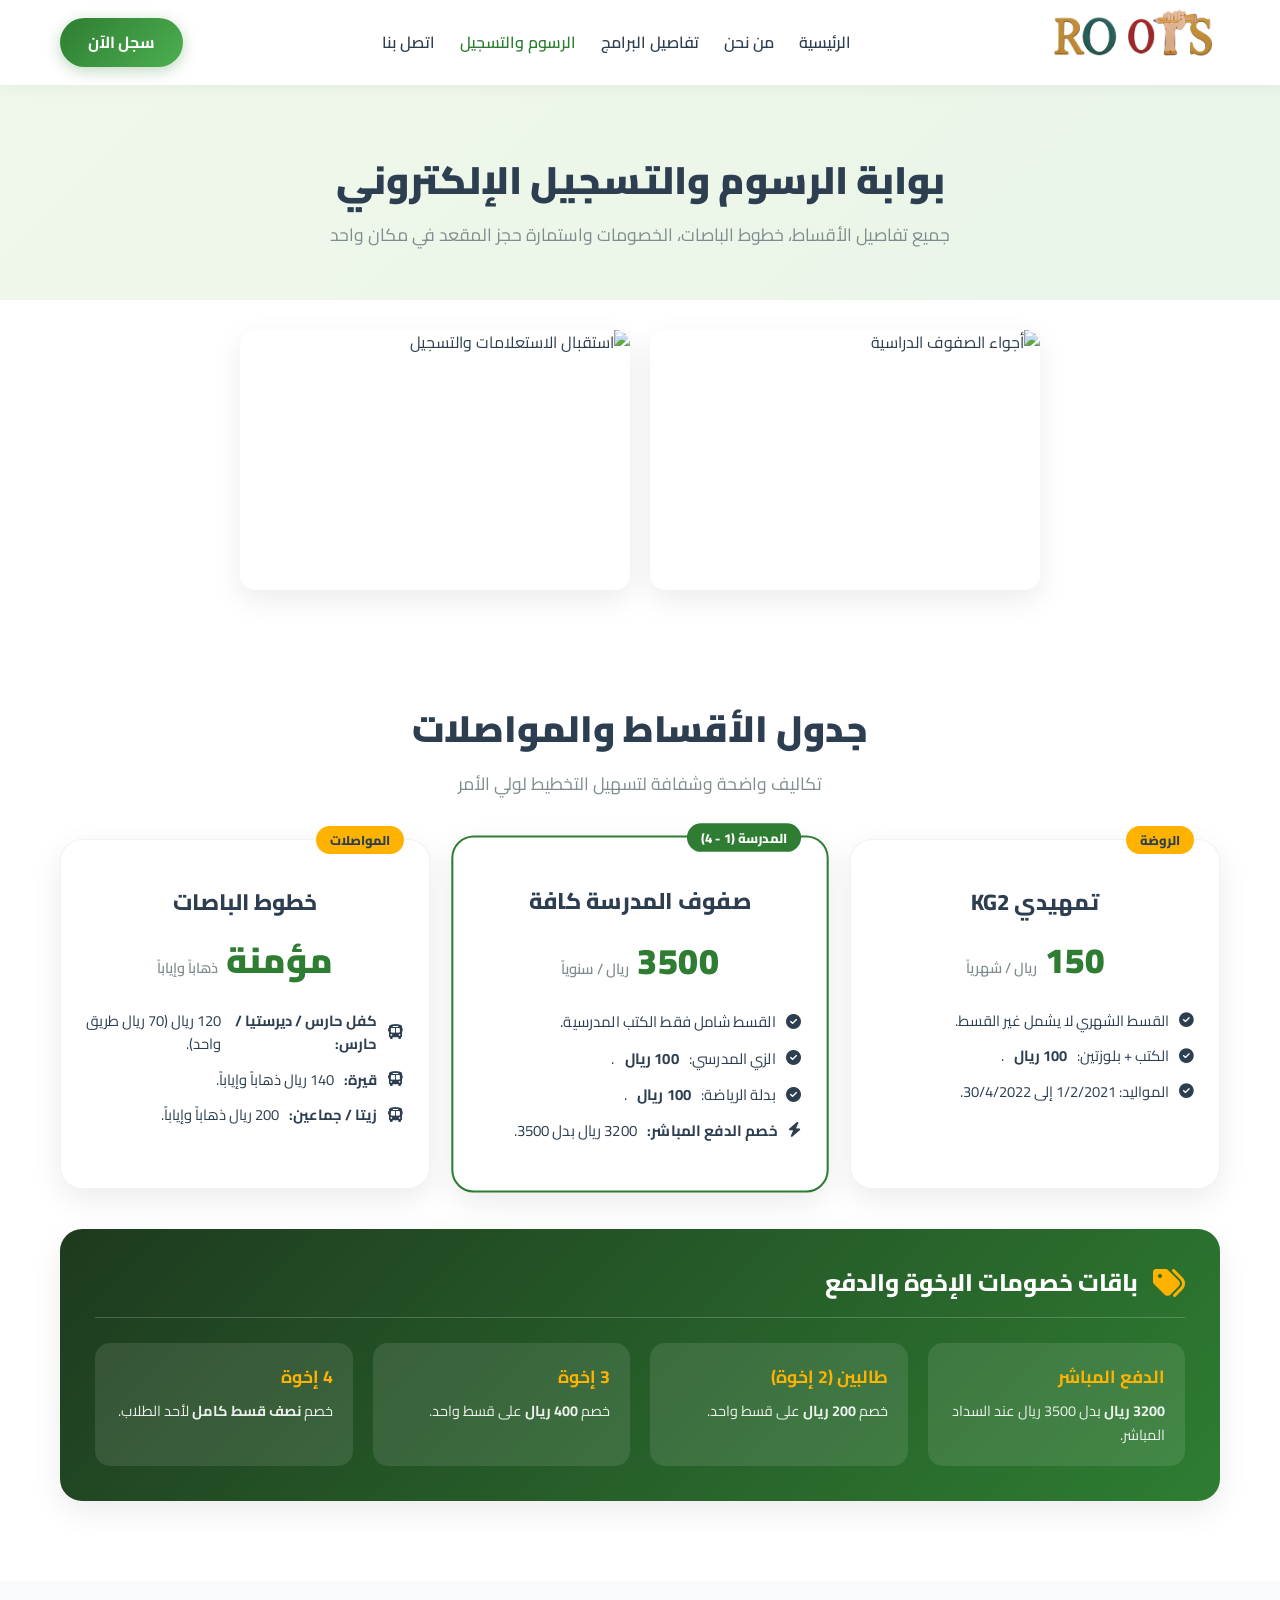
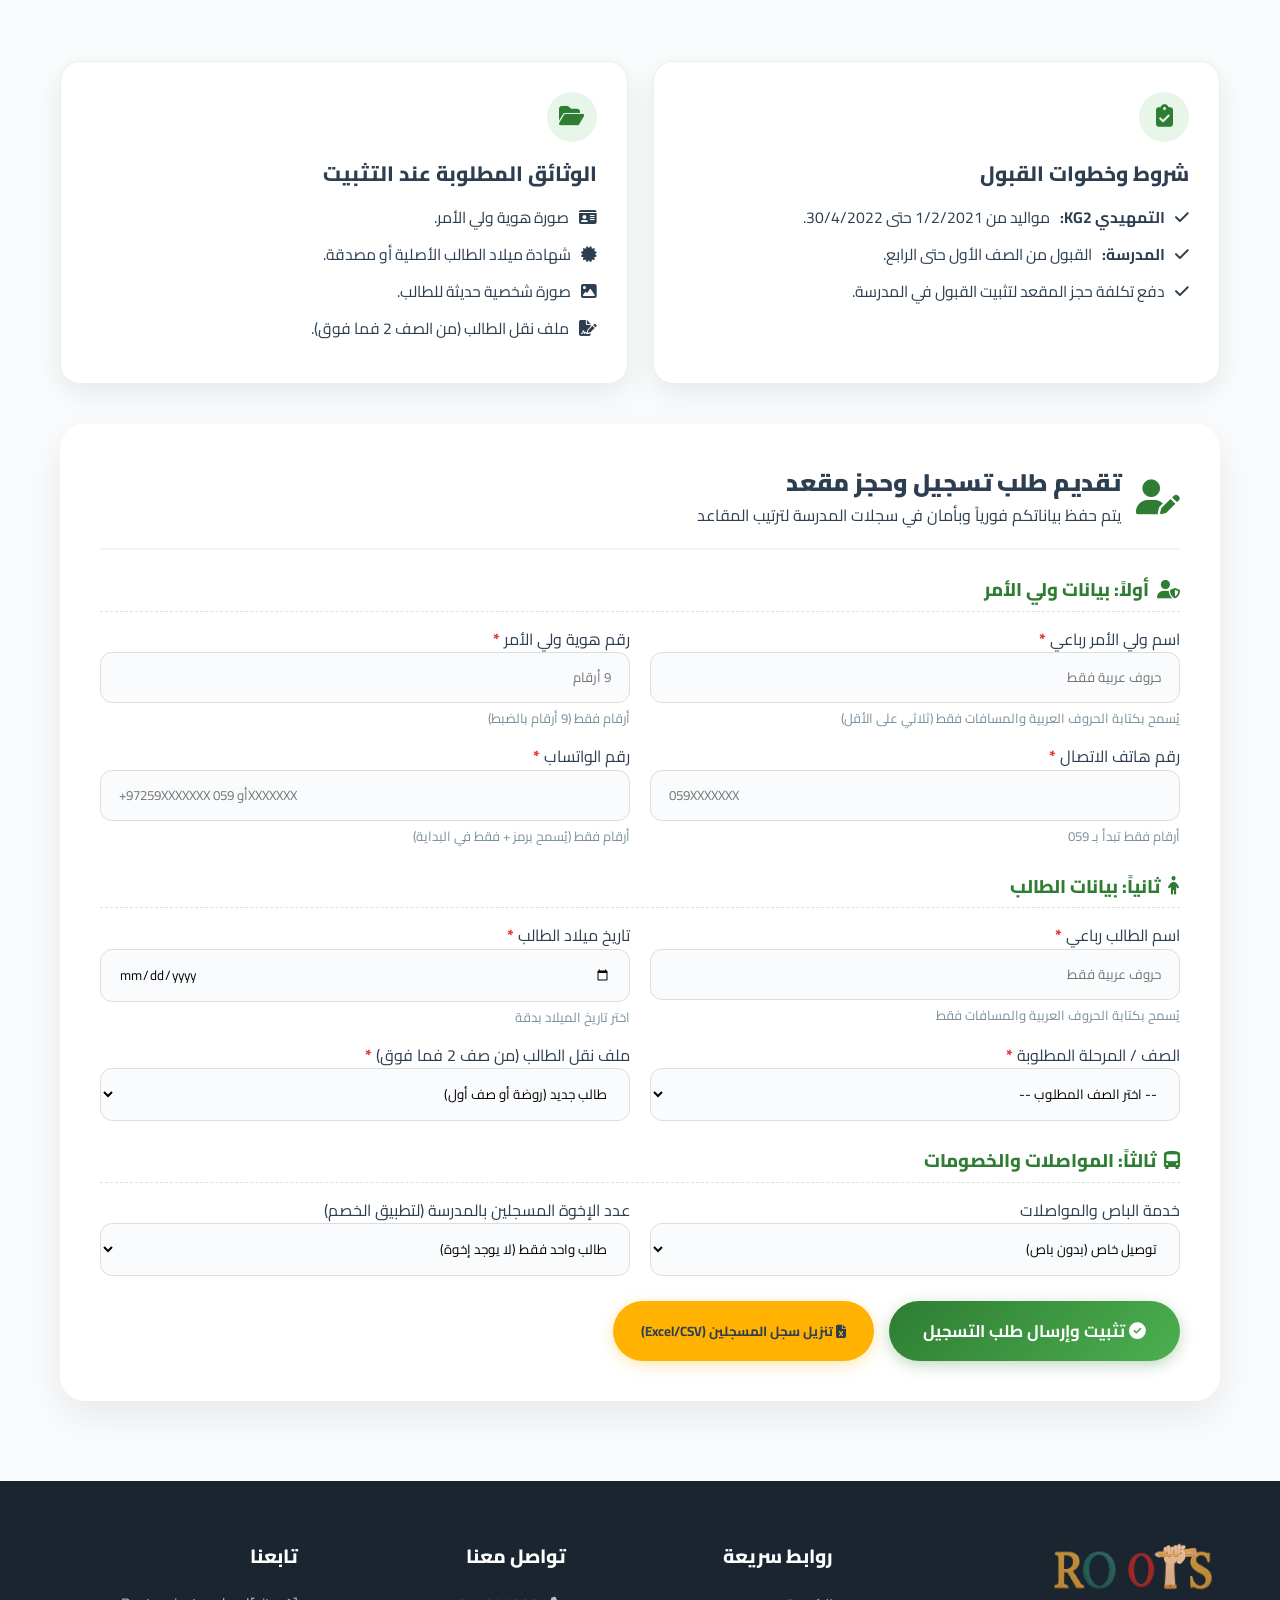
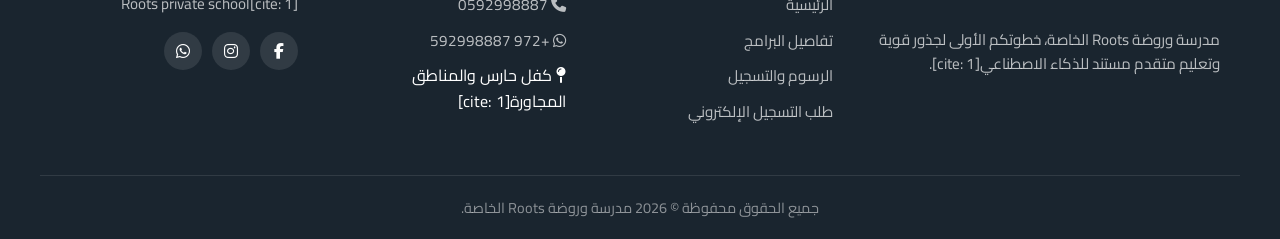
==== commit c87039ce: "Add files via upload" ====
--- a/admission.html
+++ b/admission.html
@@ -47,6 +47,25 @@
         </div>
     </section>
 
+    <!-- معرض الصور المخصص (الصورتان المطلوبتان فقط) -->
+    <section class="section-padding" style="padding-top: 30px; padding-bottom: 30px;">
+        <div class="container">
+            <div
+                style="display: grid; grid-template-columns: repeat(2, 1fr); gap: 20px; max-width: 800px; margin: 0 auto;">
+                <div style="border-radius: 15px; overflow: hidden; box-shadow: var(--shadow);">
+                    <img src="https://res.cloudinary.com/hhsruuab/image/upload/v1793215527/0I5A0359.jpg"
+                        alt="أجواء الصفوف الدراسية"
+                        style="width: 100%; height: 260px; object-fit: cover; display: block;">
+                </div>
+                <div style="border-radius: 15px; overflow: hidden; box-shadow: var(--shadow);">
+                    <img src="https://res.cloudinary.com/hhsruuab/image/upload/v1793215592/0I5A0435.jpg"
+                        alt="استقبال الاستعلامات والتسجيل"
+                        style="width: 100%; height: 260px; object-fit: cover; display: block;">
+                </div>
+            </div>
+        </div>
+    </section>
+
     <!-- الرسوم والمواصلات -->
     <section class="fees-section section-padding" id="fees">
         <div class="container">
@@ -292,14 +311,14 @@
                 <div class="logo-wrapper footer-logo">
                     <img src="roots logo.png" alt="Roots Logo" class="logo-img">
                 </div>
-                <p>مدرسة وروضة Roots الخاصة، خطوتكم الأولى لجذور قوية وتعليم متقدم مستند للذكاء الاصطناعي.</p>
+                <p>مدرسة وروضة Roots الخاصة، خطوتكم الأولى لجذور قوية وتعليم متقدم مستند للذكاء الاصطناعي[cite: 1].</p>
             </div>
             <div class="footer-col">
                 <h3>روابط سريعة</h3>
                 <ul>
                     <li><a href="index.html">الرئيسية</a></li>
                     <li><a href="program-details.html">تفاصيل البرامج</a></li>
-                    <li><a href="admission.html">الرسوم والمواصلات</a></li>
+                    <li><a href="admission.html">الرسوم والتسجيل</a></li>
                     <li><a href="#registrationForm">طلب التسجيل الإلكتروني</a></li>
                 </ul>
             </div>
@@ -309,12 +328,12 @@
                     <li><a href="tel:0592998887"><i class="fa-solid fa-phone"></i> 0592998887</a></li>
                     <li><a href="https://wa.me/972592998887" target="_blank"><i class="fa-brands fa-whatsapp"></i> +972
                             592998887</a></li>
-                    <li><i class="fa-solid fa-map-pin"></i> كفل حارس والمناطق المجاورة</li>
+                    <li><i class="fa-solid fa-map-pin"></i> كفل حارس والمناطق المجاورة[cite: 1]</li>
                 </ul>
             </div>
             <div class="footer-col">
                 <h3>تابعنا</h3>
-                <p>Roots private school</p>
+                <p>Roots private school[cite: 1]</p>
                 <div class="social-links footer-social">
                     <a href="https://www.facebook.com/search/top?q=Roots%20private%20school" target="_blank"
                         aria-label="Facebook"><i class="fa-brands fa-facebook-f"></i></a>
